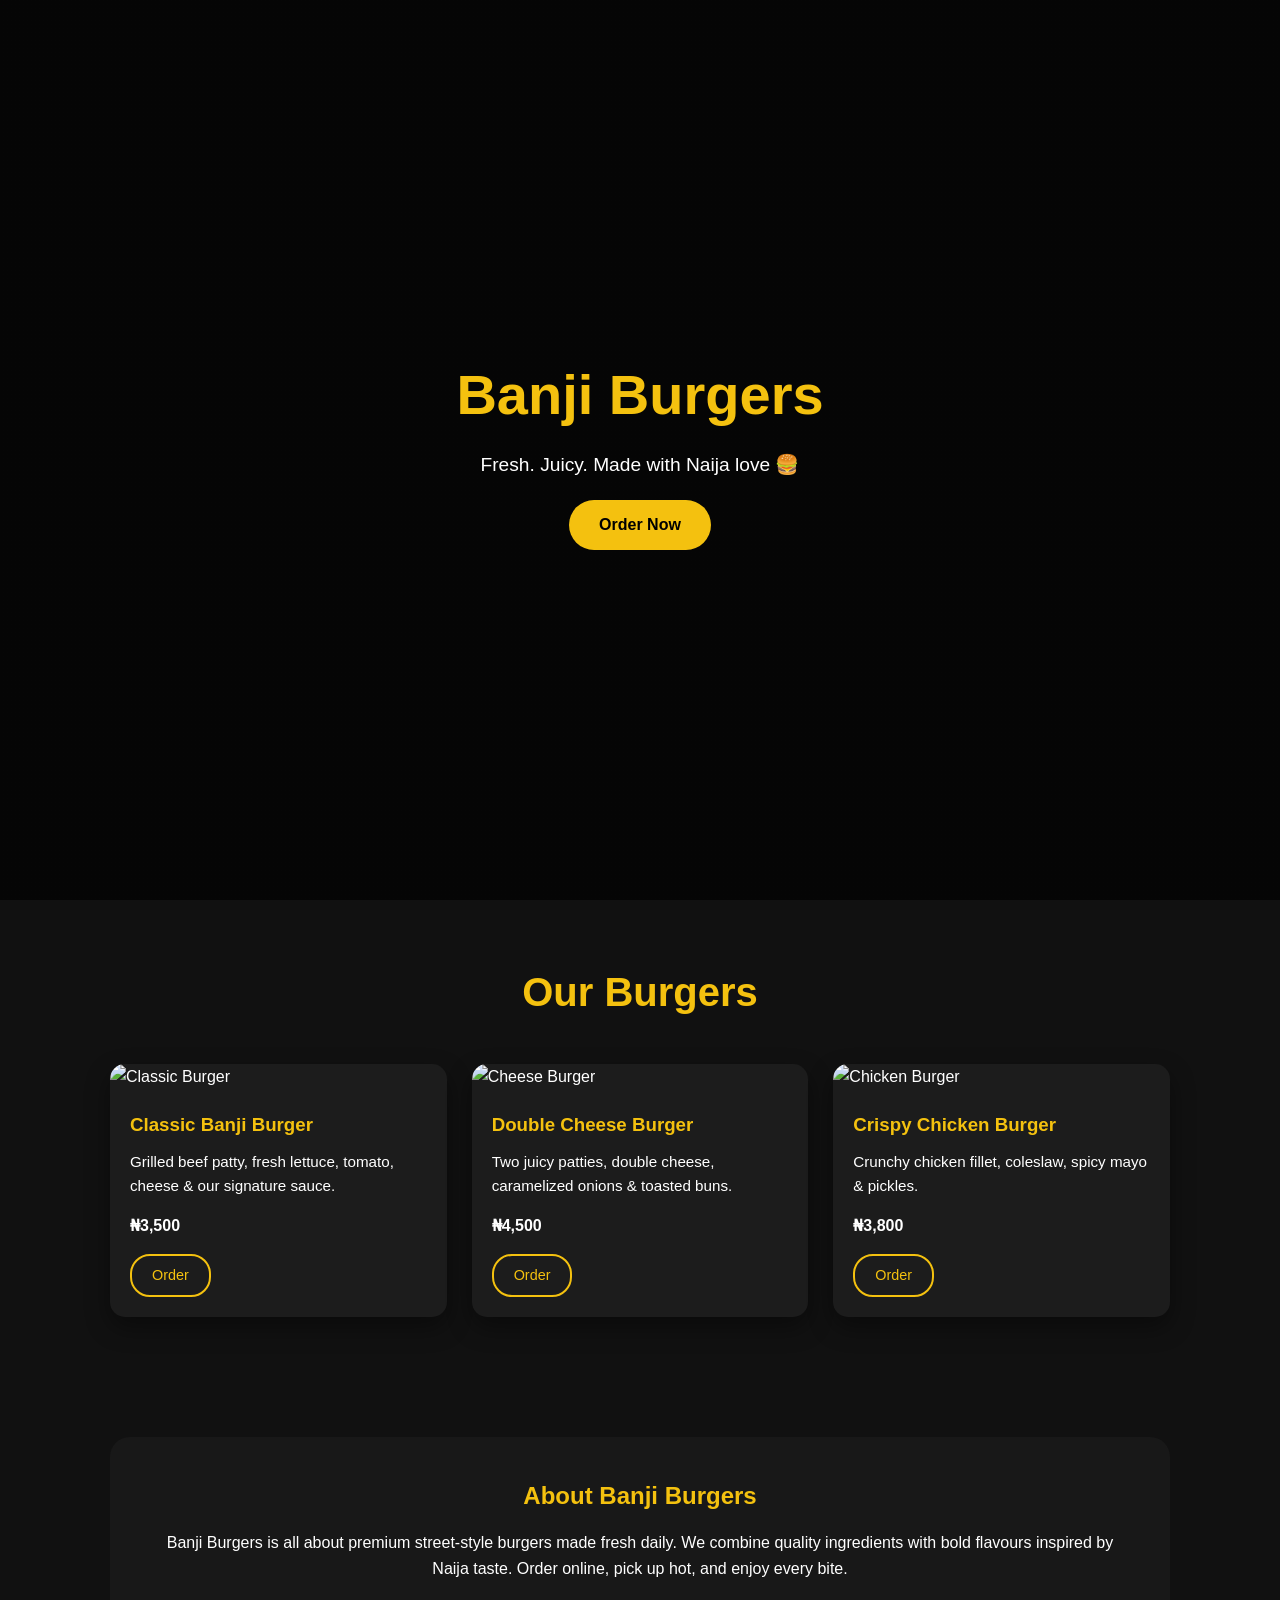
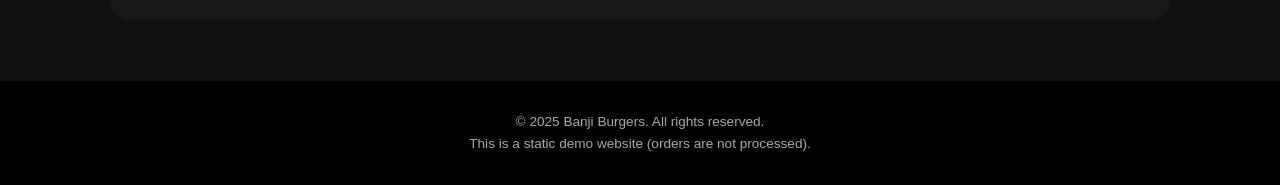
==== Global Static Website/index.html @ 2e81d8b8 "static" ====
<!DOCTYPE html>
<html lang="en">
<head>
  <meta charset="UTF-8" />
  <meta name="viewport" content="width=device-width, initial-scale=1.0" />
  <title>Banji Burgers | Fresh. Juicy. Naija Made.</title>
  <link rel="stylesheet" href="style.css" />
</head>
<body>

  <header>
    <div>
      <h1>Banji Burgers</h1>
      <p>Fresh. Juicy. Made with Naija love 🍔</p>
      <a href="#menu" class="btn">Order Now</a>
    </div>
  </header>

  <section id="menu">
    <div class="section-title">
      <h2>Our Burgers</h2>
    </div>

    <div class="menu">
      <div class="card">
        <img src="https://images.unsplash.com/photo-1568901346375-23c9450c58cd" alt="Classic Burger">
        <div class="card-content">
          <h3>Classic Banji Burger</h3>
          <p>Grilled beef patty, fresh lettuce, tomato, cheese & our signature sauce.</p>
          <div class="price">₦3,500</div>
          <a href="order.html" class="order-btn">Order</a>
        </div>
      </div>

      <div class="card">
        <img src="https://images.unsplash.com/photo-1550317138-10000687a72b" alt="Cheese Burger">
        <div class="card-content">
          <h3>Double Cheese Burger</h3>
          <p>Two juicy patties, double cheese, caramelized onions & toasted buns.</p>
          <div class="price">₦4,500</div>
          <a href="order.html" class="order-btn">Order</a>
        </div>
      </div>

      <div class="card">
        <img src="https://images.unsplash.com/photo-1618219878829-8afd92751bed" alt="Chicken Burger">
        <div class="card-content">
          <h3>Crispy Chicken Burger</h3>
          <p>Crunchy chicken fillet, coleslaw, spicy mayo & pickles.</p>
          <div class="price">₦3,800</div>
          <a href="order.html" class="order-btn">Order</a>
        </div>
      </div>
    </div>
  </section>

  <section>
    <div class="about">
      <h2 style="color:#f4c10f; margin-bottom:15px;">About Banji Burgers</h2>
      <p>
        Banji Burgers is all about premium street-style burgers made fresh daily.
        We combine quality ingredients with bold flavours inspired by Naija taste.
        Order online, pick up hot, and enjoy every bite.
      </p>
    </div>
  </section>

  <footer>
    <p>© 2025 Banji Burgers. All rights reserved.</p>
    <p>This is a static demo website (orders are not processed).</p>
  </footer>

</body>
</html>
---- Global Static Website/style.css ----
* {
  margin: 0;
  padding: 0;
  box-sizing: border-box;
  font-family: 'Segoe UI', Tahoma, Geneva, Verdana, sans-serif;
}

body {
  background: #111;
  color: #fff;
  line-height: 1.6;
}

header {
  background: linear-gradient(rgba(0,0,0,0.7), rgba(0,0,0,0.7)),
              url('https://images.unsplash.com/photo-1550547660-d9450f859349');
  background-size: cover;
  background-position: center;
  height: 100vh;
  display: flex;
  align-items: center;
  justify-content: center;
  text-align: center;
  padding: 20px;
}

header h1 {
  font-size: 3.5rem;
  margin-bottom: 10px;
  color: #f4c10f;
}

header p {
  font-size: 1.2rem;
  margin-bottom: 20px;
}

.btn {
  display: inline-block;
  background: #f4c10f;
  color: #000;
  padding: 12px 30px;
  border-radius: 30px;
  text-decoration: none;
  font-weight: bold;
  transition: background 0.3s ease;
}

.btn:hover {
  background: #ffc800;
}

section {
  padding: 60px 20px;
  max-width: 1100px;
  margin: auto;
}

.section-title {
  text-align: center;
  margin-bottom: 40px;
}

.section-title h2 {
  font-size: 2.5rem;
  color: #f4c10f;
}

.menu {
  display: grid;
  grid-template-columns: repeat(auto-fit, minmax(250px, 1fr));
  gap: 25px;
}

.card {
  background: #1c1c1c;
  border-radius: 15px;
  overflow: hidden;
  box-shadow: 0 10px 25px rgba(0,0,0,0.4);
  transition: transform 0.3s ease;
}

.card:hover {
  transform: translateY(-8px);
}

.card img {
  width: 100%;
  height: 200px;
  object-fit: cover;
}

.card-content {
  padding: 20px;
}

.card-content h3 {
  margin-bottom: 10px;
  color: #f4c10f;
}

.card-content p {
  font-size: 0.95rem;
  margin-bottom: 15px;
}

.price {
  font-weight: bold;
  margin-bottom: 15px;
}

.order-btn {
  display: inline-block;
  background: transparent;
  border: 2px solid #f4c10f;
  color: #f4c10f;
  padding: 8px 20px;
  border-radius: 20px;
  text-decoration: none;
  font-size: 0.9rem;
  transition: all 0.3s ease;
}

.order-btn:hover {
  background: #f4c10f;
  color: #000;
}

.about {
  background: #181818;
  border-radius: 20px;
  padding: 40px;
  text-align: center;
}

footer {
  text-align: center;
  padding: 30px 15px;
  background: #000;
  font-size: 0.85rem;
  color: #aaa;
}

@media (max-width: 600px) {
  header h1 {
    font-size: 2.5rem;
  }
}
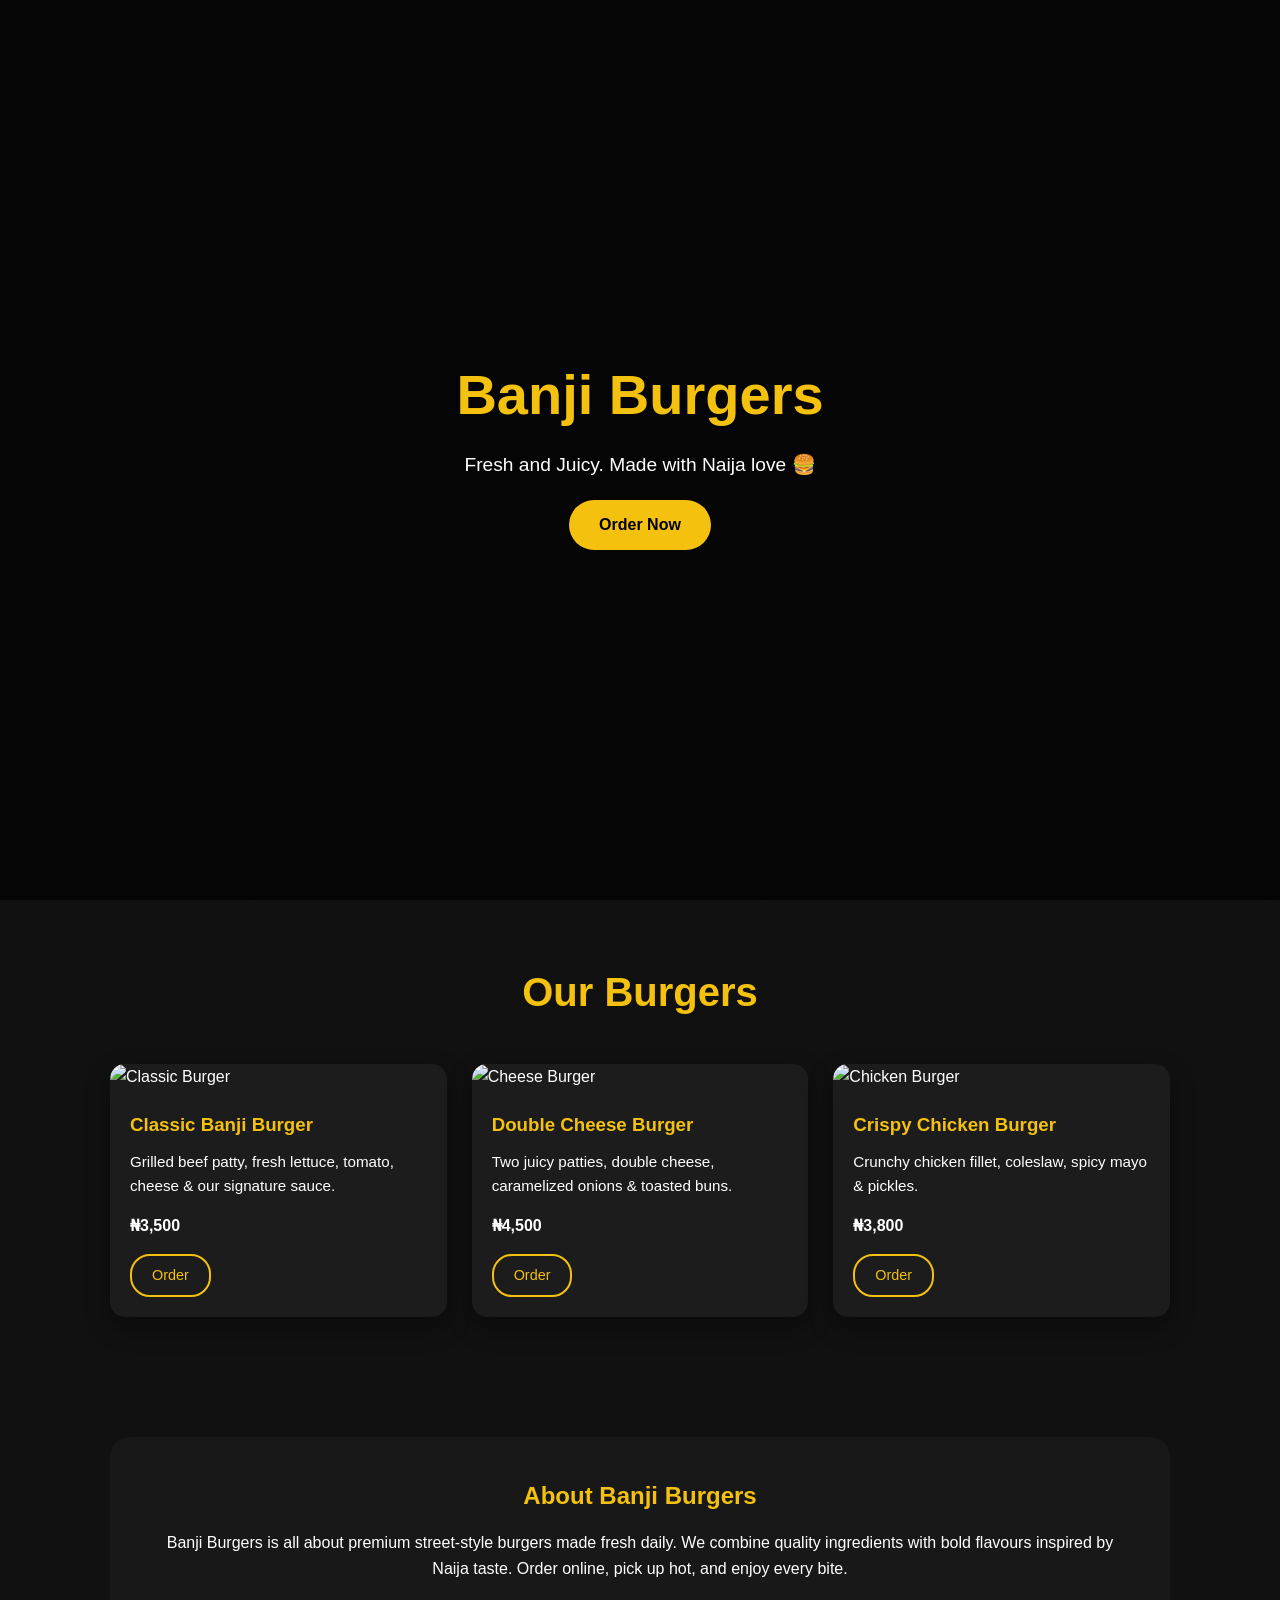
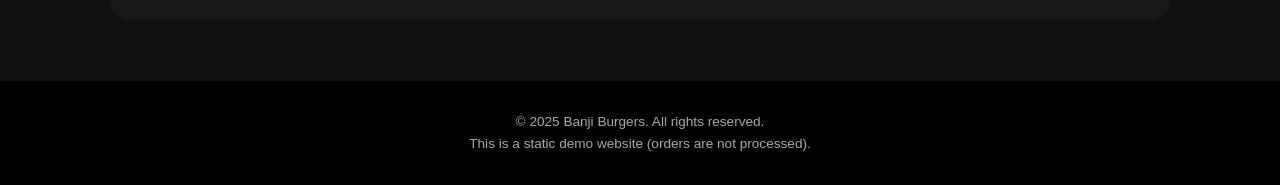
==== commit a118fa95: "test pipeline trigger" ====
--- a/Global Static Website/index.html
+++ b/Global Static Website/index.html
@@ -11,7 +11,7 @@
   <header>
     <div>
       <h1>Banji Burgers</h1>
-      <p>Fresh. Juicy. Made with Naija love 🍔</p>
+      <p>Fresh and Juicy. Made with Naija love 🍔</p>
       <a href="#menu" class="btn">Order Now</a>
     </div>
   </header>
